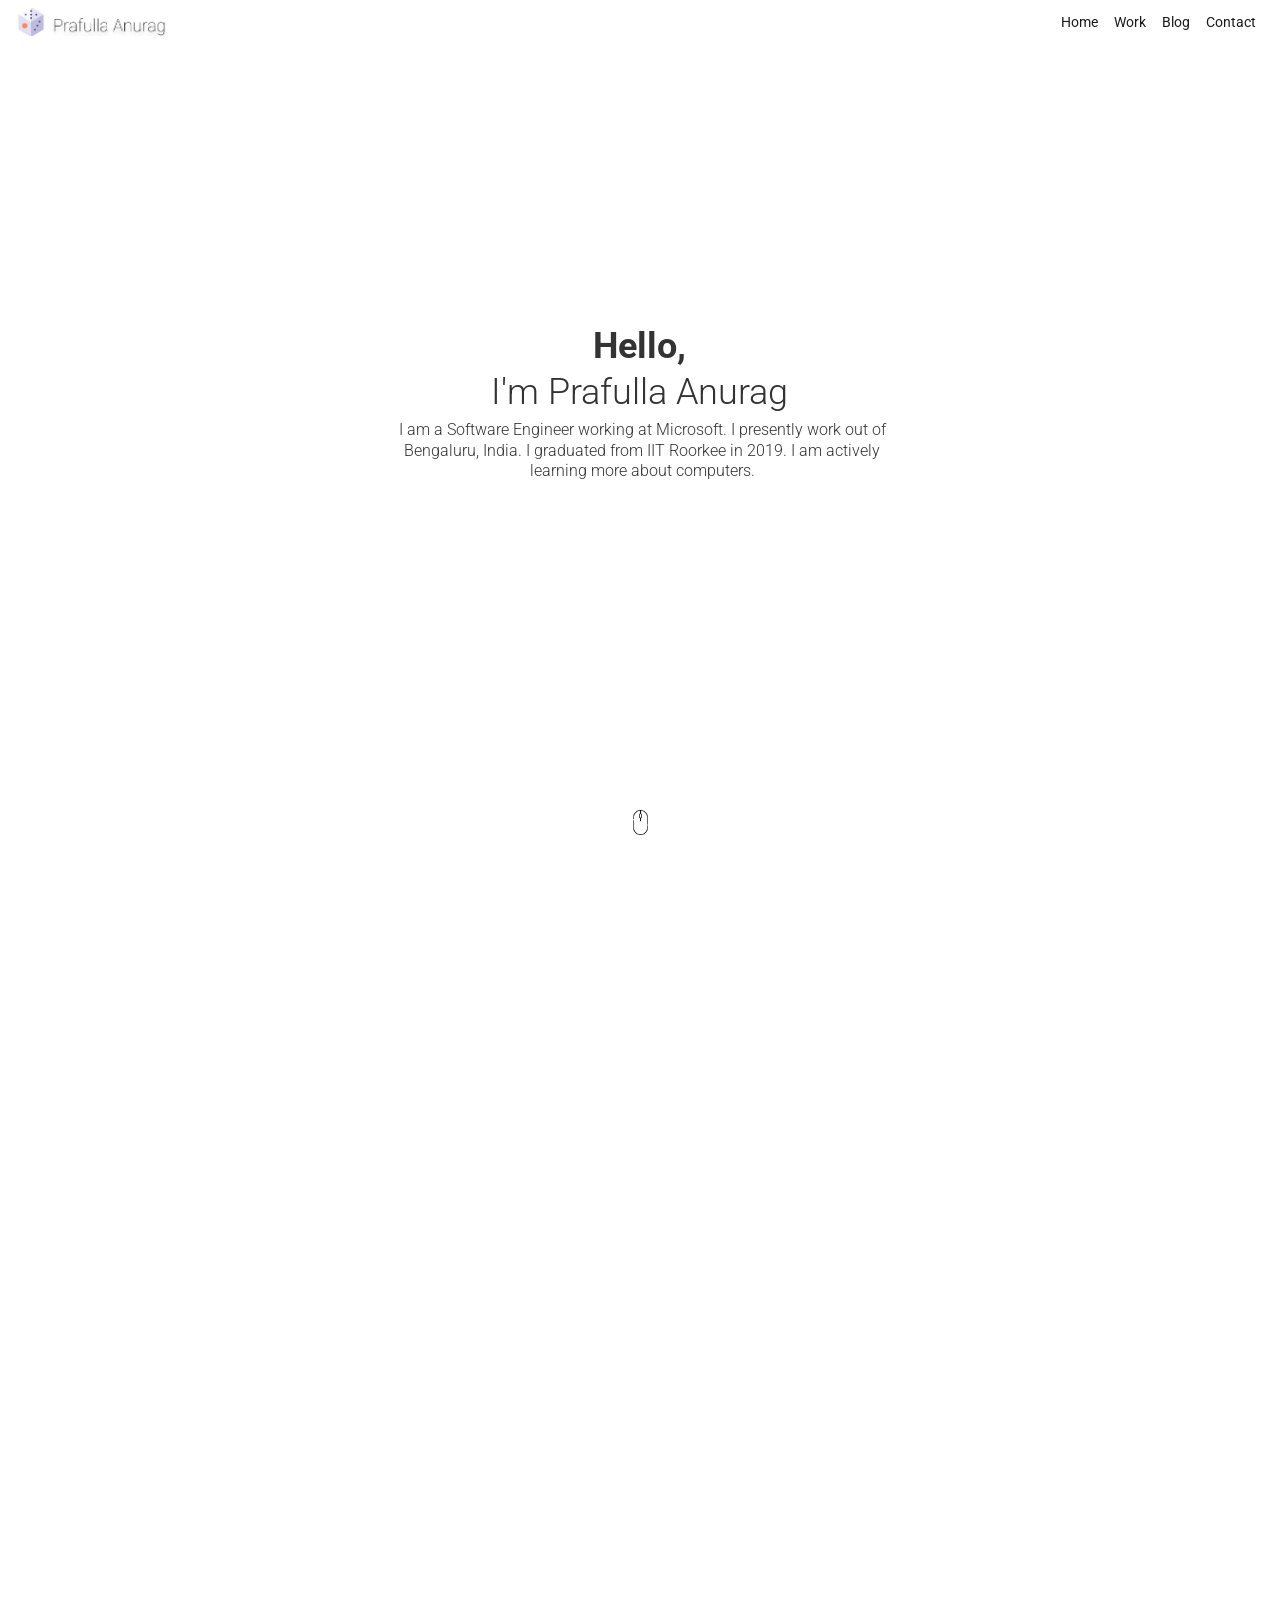
==== index.html @ 5a95965a "new site first commit" ====
<!DOCTYPE html>
<html lang="en">
<head>
<title>Prafulla Anurag</title>
  <meta charset="en">
  <meta name="viewport" content="width=device-width, initial-scale=1, maximum-scale=1">
  <link rel="stylesheet" href="https://maxcdn.bootstrapcdn.com/bootstrap/4.4.1/css/bootstrap.min.css">
  <script src="https://cdnjs.cloudflare.com/ajax/libs/popper.js/1.16.0/umd/popper.min.js"></script>
  <script src="https://maxcdn.bootstrapcdn.com/bootstrap/4.4.1/js/bootstrap.min.js"></script>
  <script src="https://ajax.googleapis.com/ajax/libs/jquery/3.4.1/jquery.min.js"></script>
  <link href="https://fonts.googleapis.com/css?family=Roboto:300,400,500,600,700,800,900&display=swap" rel="stylesheet">
  <link rel="stylesheet" href="https://cdnjs.cloudflare.com/ajax/libs/font-awesome/4.7.0/css/font-awesome.min.css">
  <link rel="stylesheet" href="./css/styles.css">
</head>
    
<body>
    <div class="navigation-div">
        <nav class="navbar-expand-md navbar-light fixed-top navbar">
            <a href="#" class="navbar-links">
                <img class="logo-image" src="./images/logo_image.png" height="28" alt="logo image">
                <img class="logo-text" src="./images/logo_text.png" height="18" alt="logo text">
            </a>
            <button type="button" class="navbar-toggler" data-toggle="collapse" data-target="#navbarCollapse">
                <span class="navbar-toggler-icon"></span>
            </button>
    
            <div class="collapse navbar-collapse" id="navbarCollapse">
                <div class="navbar-nav ml-auto">
                    <a href="#" class="nav-item nav-link active">Home</a>
                    <a href="#" class="nav-item nav-link active">Work</a>
                    <a href="#" class="nav-item nav-link active">Blog</a>
                    <a href="#" class="nav-item nav-link active">Contact</a>
                </div>
            </div>
        </nav>
    </div>
  <div class="container-fluid h-100 text-white">
    <div class="row align-items-center h-90">
      <div class="col-lg-5 col-xl-5 col-md-7 col-sm-12 col-12 mx-auto">
        <div class="font-main-large">Hello,</div>
        <div class="font-main-medium">I'm Prafulla Anurag</div>
        <div class="font-main-small">I am a Software Engineer working at Microsoft. I presently work out of Bengaluru, India. I graduated from IIT Roorkee in 2019. I am actively learning more about computers. </div>
      </div>
    </div>
    <div class="row row-mouse align-items-center mt-auto">
      <div class="col-1 col-mouse mx-auto text-center">
        <a href="#" class="mouse-logo">
          <img class="img-responsive mouse-logo-img" src="./images/mouse.png"/>
        </a>
      </div>
    </div>
  </div>

  <div class="container-fluid h-100 text-white">
    <div class=""></div>
  </div>
</body>
        
    
</html>
---- css/styles.css ----
/* 
html5doctor.com Reset Stylesheet
v1.6.1
Last Updated: 2010-09-17
Author: Richard Clark - http://richclarkdesign.com 
Twitter: @rich_clark
*/
html, body, div, span, object, iframe,
h1, h2, h3, h4, h5, h6, p, blockquote, pre,
abbr, address, cite, code,
del, dfn, em, img, ins, kbd, q, samp,
small, strong, sub, sup, var,
b, i,
dl, dt, dd, ol, ul, li,
fieldset, form, label, legend,
table, caption, tbody, tfoot, thead, tr, th, td,
article, aside, canvas, details, figcaption, figure,
footer, header, hgroup, menu, nav, section, summary,
time, mark, audio, video {
  margin: 0;
  padding: 0;
  border: 0;
  outline: 0;
  font-size: 100%;
  vertical-align: baseline;
  background: transparent; }

body {
  line-height: 1; }

article, aside, details, figcaption, figure,
footer, header, hgroup, menu, nav, section {
  display: block; }

nav ul {
  list-style: none; }

blockquote, q {
  quotes: none; }

blockquote:before, blockquote:after,
q:before, q:after {
  content: '';
  content: none; }

a {
  margin: 0;
  padding: 0;
  font-size: 100%;
  vertical-align: baseline;
  background: transparent; }

/* change colours to suit your needs */
ins {
  background-color: #ff9;
  color: #000;
  text-decoration: none; }

/* change colours to suit your needs */
mark {
  background-color: #ff9;
  color: #000;
  font-style: italic;
  font-weight: bold; }

del {
  text-decoration: line-through; }

abbr[title], dfn[title] {
  border-bottom: 1px dotted;
  cursor: help; }

table {
  border-collapse: collapse;
  border-spacing: 0; }

/* change border colour to suit your needs */
hr {
  display: block;
  height: 1px;
  border: 0;
  border-top: 1px solid #cccccc;
  margin: 1em 0;
  padding: 0; }

input, select {
  vertical-align: middle; }

.fade {
  transition: opacity 0.15s linear; }
  @media (prefers-reduced-motion: reduce) {
    .fade {
      transition: none; } }
  .fade:not(.show) {
    opacity: 0; }

.collapse:not(.show) {
  display: none; }

.collapsing {
  position: relative;
  height: 0;
  overflow: hidden;
  transition: width 0.35s ease; }
  @media (prefers-reduced-motion: reduce) {
    .collapsing {
      transition: none; } }

html, body {
  height: 100%;
  background-color: #fff; }

.h-90 {
  height: 90% !important; }

.navbar {
  padding: 10 10 0 10; }

.navbar-light .navbar-toggler-icon {
  background-image: url("../images/hamburger.png");
  width: 28px;
  height: 28px; }

.navbar-light .navbar-toggler {
  color: #fff;
  border-color: #fff; }

.navbar-nav {
  font-family: "Roboto", sans-serif;
  color: #333;
  font-size: 0.9em; }

.logo-text {
  margin-top: 5px; }

.navbar-toggler {
  padding: 0; }

.font-main-large {
  color: #333;
  font-size: 2.25em;
  font-family: "Roboto", sans-serif;
  font-weight: 700;
  text-align: center; }

.font-main-medium {
  margin-top: 10px;
  color: #333;
  font-size: 2.25em;
  font-family: "Roboto", sans-serif;
  font-weight: 300;
  text-align: center; }

.font-main-small {
  margin-top: 10px;
  margin-left: 5px;
  color: #333;
  font-size: 1em;
  font-family: "Roboto", sans-serif;
  font-weight: 300;
  line-height: 1.3;
  text-align: center; }

.col-mouse {
  padding: 0; }

.mouse-logo-img {
  position: relative;
  margin: auto;
  height: 25px; }

.centerBlock {
  display: table;
  margin: auto; }

@media only screen and (min-width: 768px) {
  .heading-watermark {
    font-size: 10em;
    opacity: 0.4; }

  .navbar-nav {
    flex-flow: row nowrap; }

  .navbar {
    flex-flow: row nowrap;
    display: inline-flex; } }
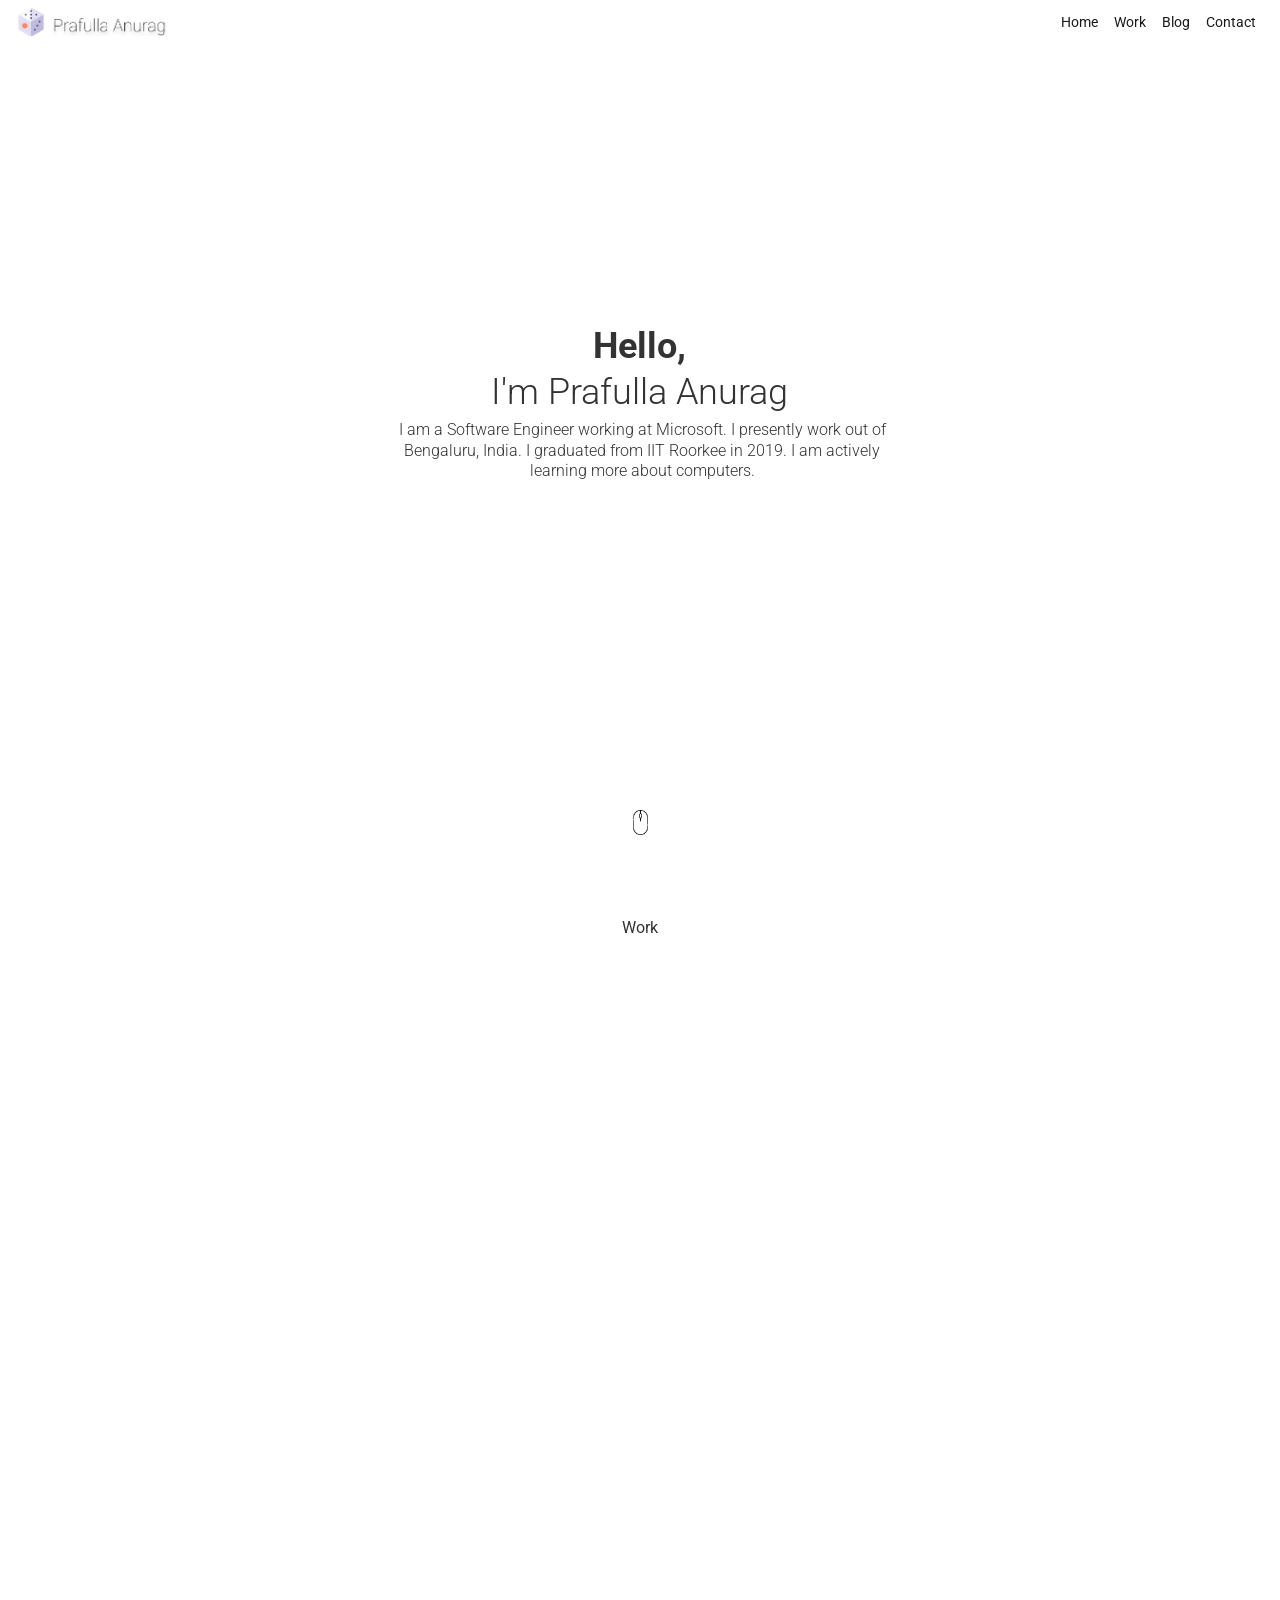
==== commit 971cf374: "add second page" ====
--- a/index.html
+++ b/index.html
@@ -52,7 +52,11 @@
   </div>
 
   <div class="container-fluid h-100 text-white">
-    <div class=""></div>
+    <div class="row row-page-header ">
+      <div class="col-lg-8 col-xl-8 col-md-8 col-sm-10 col-12 mx-auto text-center">
+        <div class="page-header">Work</div>
+      </div>
+    </div>
   </div>
 </body>
         
--- a/css/styles.css
+++ b/css/styles.css
@@ -173,6 +173,14 @@
   display: table;
   margin: auto; }
 
+.row-page-header {
+  margin-top: 20px; }
+
+.page-header {
+  font-family: "Roboto", sans-serif;
+  font-size: 1em;
+  color: #333; }
+
 @media only screen and (min-width: 768px) {
   .heading-watermark {
     font-size: 10em;
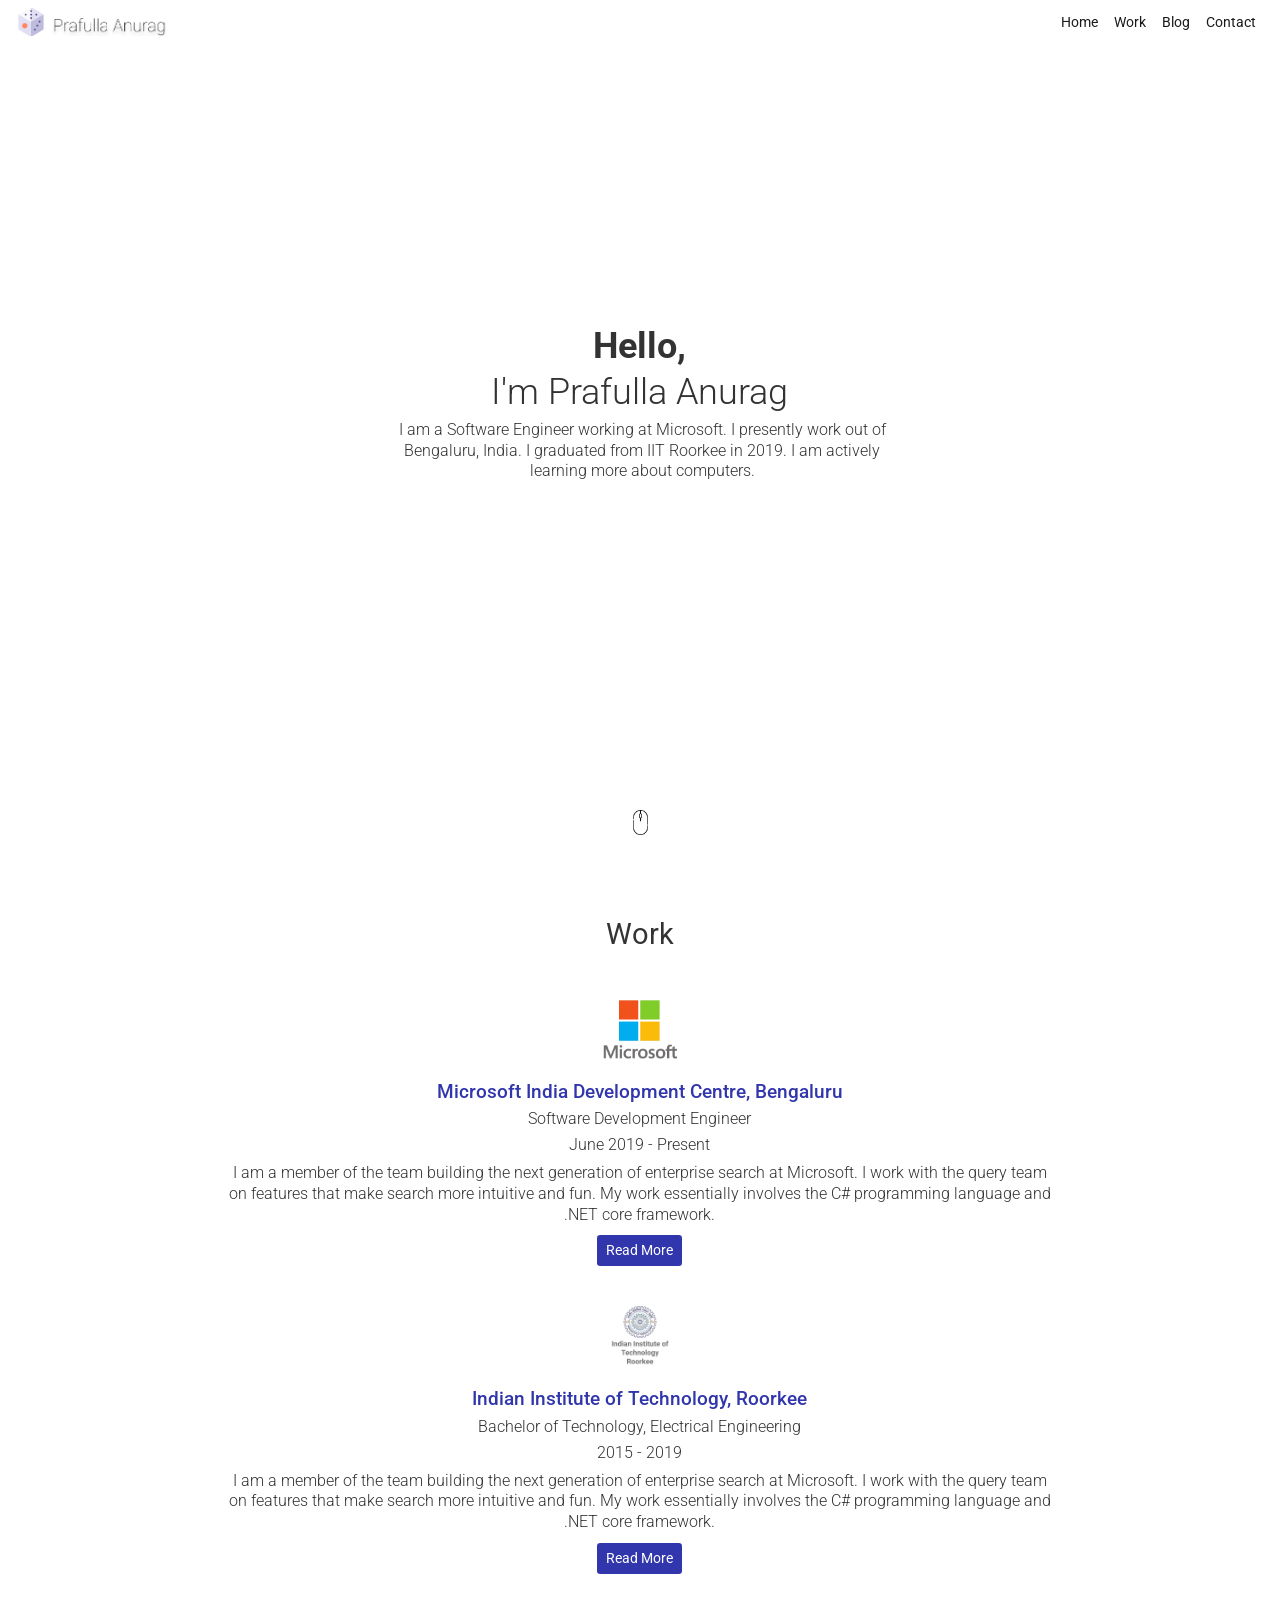
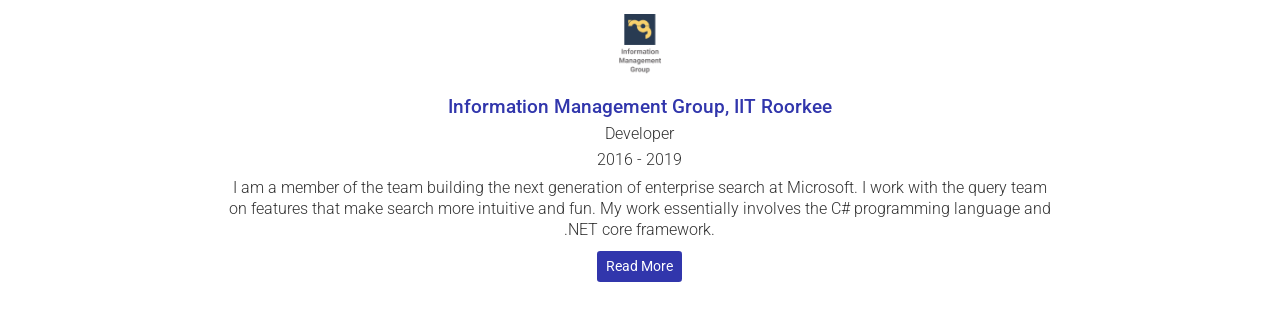
==== commit 6db56e59: "Add work section" ====
--- a/index.html
+++ b/index.html
@@ -55,6 +55,30 @@
     <div class="row row-page-header ">
       <div class="col-lg-8 col-xl-8 col-md-8 col-sm-10 col-12 mx-auto text-center">
         <div class="page-header">Work</div>
+        <div class="work-item">
+          <img class="work-item-logo" src="./images/Microsoft_Logo.png"/>
+          <div class="work-item-heading">Microsoft India Development Centre, Bengaluru</div>
+          <div class="work-item-subheading">Software Development Engineer</div>
+          <div class="work-item-subheading">June 2019 - Present</div>
+          <div class="work-item-body">I am a member of the team building the next generation of enterprise search at Microsoft. I work with the query team on features that make search more intuitive and fun. My work essentially involves the C# programming language and .NET core framework.</div>
+          <button type="button" class="btn btn-sm read-more-btn">Read More</button>
+        </div>
+        <div class="work-item">
+          <img class="work-item-logo" src="./images/IITRoorkee_Logo.png"/>
+          <div class="work-item-heading">Indian Institute of Technology, Roorkee</div>
+          <div class="work-item-subheading">Bachelor of Technology, Electrical Engineering</div>
+          <div class="work-item-subheading">2015 - 2019</div>
+          <div class="work-item-body">I am a member of the team building the next generation of enterprise search at Microsoft. I work with the query team on features that make search more intuitive and fun. My work essentially involves the C# programming language and .NET core framework.</div>
+          <button type="button" class="btn btn-sm read-more-btn">Read More</button>
+        </div>
+        <div class="work-item">
+          <img class="work-item-logo" src="./images/IMG_Logo.png"/>
+          <div class="work-item-heading">Information Management Group, IIT Roorkee</div>
+          <div class="work-item-subheading">Developer</div>
+          <div class="work-item-subheading">2016 - 2019</div>
+          <div class="work-item-body">I am a member of the team building the next generation of enterprise search at Microsoft. I work with the query team on features that make search more intuitive and fun. My work essentially involves the C# programming language and .NET core framework.</div>
+          <button type="button" class="btn btn-sm read-more-btn">Read More</button>
+        </div>
       </div>
     </div>
   </div>
--- a/css/styles.css
+++ b/css/styles.css
@@ -178,17 +178,39 @@
 
 .page-header {
   font-family: "Roboto", sans-serif;
+  font-size: 1.8em;
+  color: #333;
+  margin-bottom: 50px; }
+
+.work-item {
+  margin-bottom: 40px; }
+
+.work-item-logo {
+  height: 60px; }
+
+.work-item-heading {
+  font-family: "Roboto", sans-serif;
+  font-size: 1.2em;
+  color: #3136AC;
+  font-weight: 500;
+  margin-top: 20px; }
+
+.work-item-subheading {
+  font-family: "Roboto", sans-serif;
   font-size: 1em;
-  color: #333; }
-
-@media only screen and (min-width: 768px) {
-  .heading-watermark {
-    font-size: 10em;
-    opacity: 0.4; }
-
-  .navbar-nav {
-    flex-flow: row nowrap; }
-
-  .navbar {
-    flex-flow: row nowrap;
-    display: inline-flex; } }
+  color: #333;
+  font-weight: 300;
+  margin-top: 10px; }
+
+.work-item-body {
+  font-family: "Roboto", sans-serif;
+  font-size: 1em;
+  color: #333;
+  font-weight: 300;
+  margin-top: 10px;
+  line-height: 1.3; }
+
+.read-more-btn {
+  background-color: #3136AC;
+  color: #fff;
+  margin-top: 10px; }
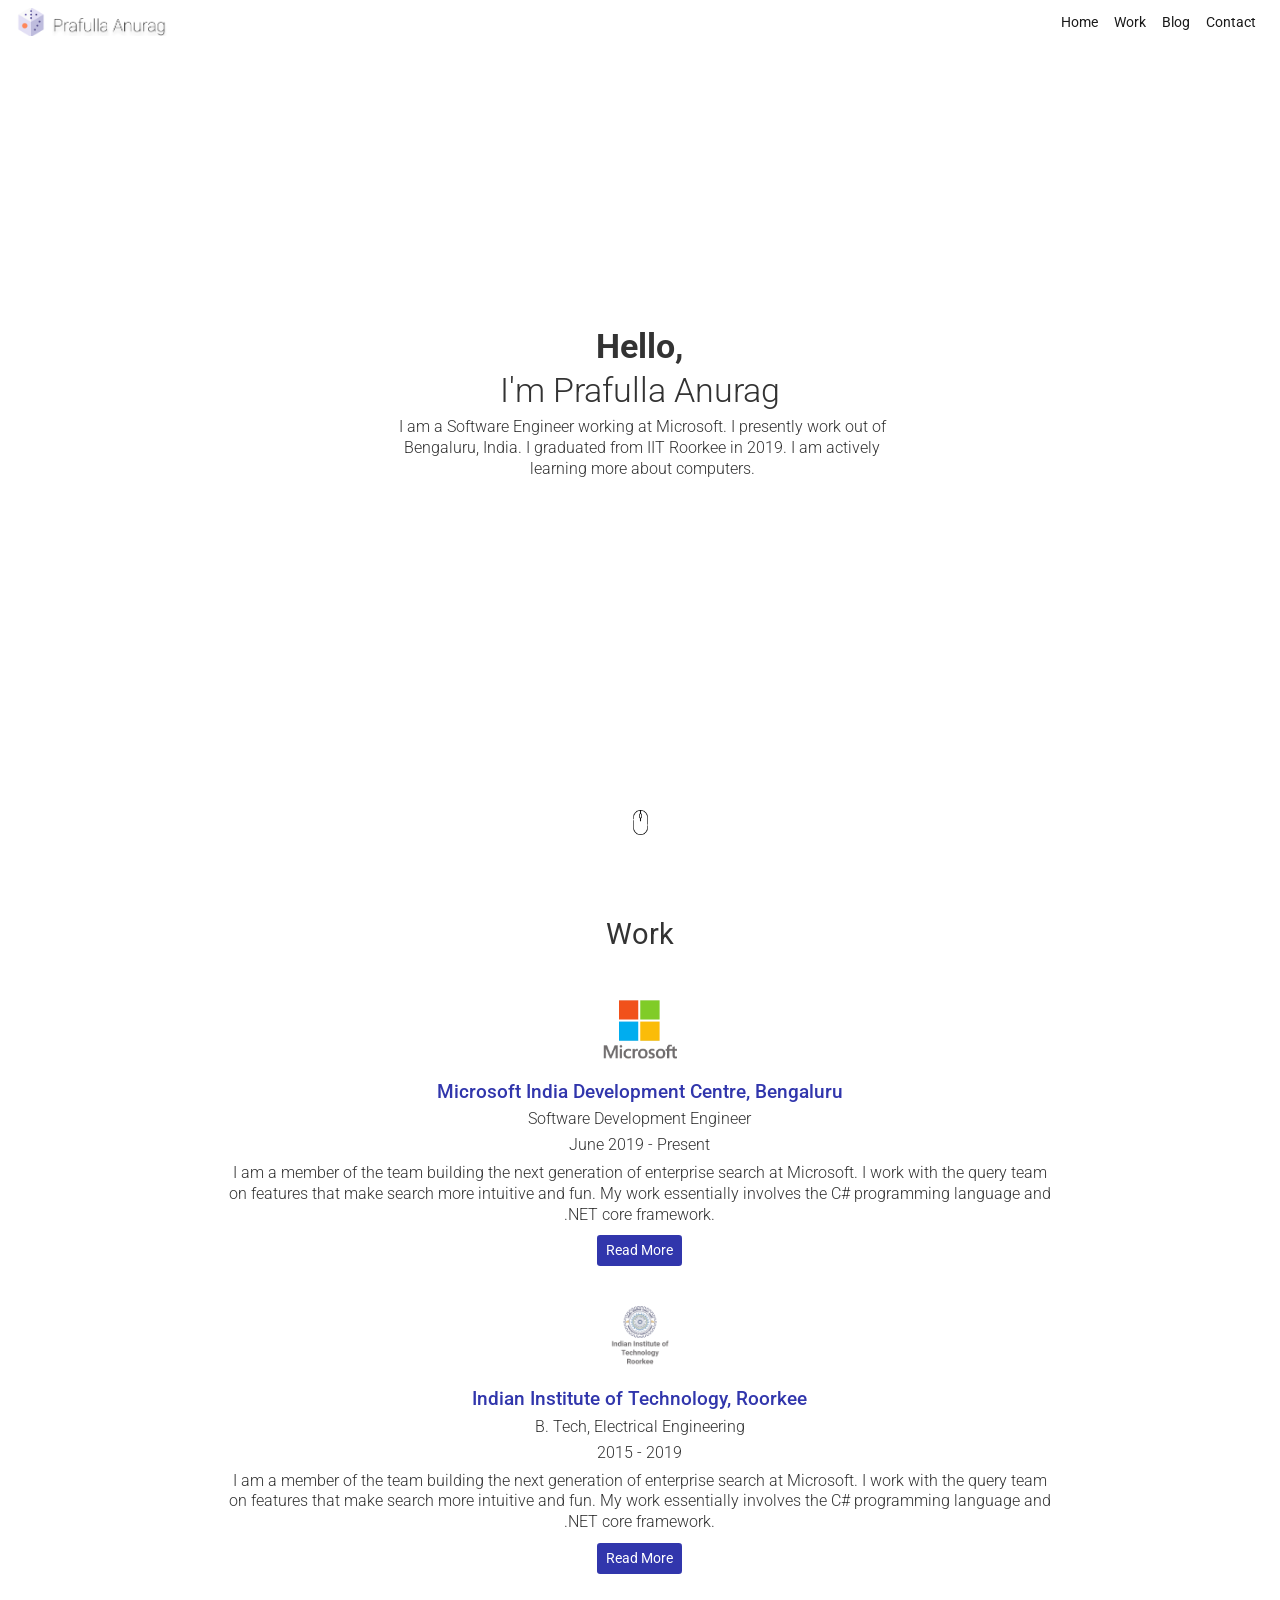
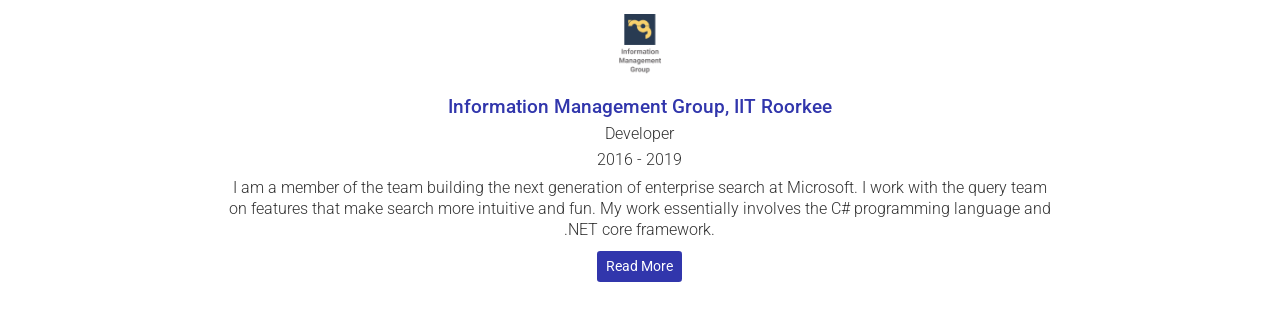
==== commit 1c5f97e2: "modify width" ====
--- a/index.html
+++ b/index.html
@@ -36,7 +36,7 @@
     </div>
   <div class="container-fluid h-100 text-white">
     <div class="row align-items-center h-90">
-      <div class="col-lg-5 col-xl-5 col-md-7 col-sm-12 col-12 mx-auto">
+      <div class="col-lg-5 col-xl-5 col-md-7 col-sm-10 col-10 mx-auto">
         <div class="font-main-large">Hello,</div>
         <div class="font-main-medium">I'm Prafulla Anurag</div>
         <div class="font-main-small">I am a Software Engineer working at Microsoft. I presently work out of Bengaluru, India. I graduated from IIT Roorkee in 2019. I am actively learning more about computers. </div>
@@ -53,7 +53,7 @@
 
   <div class="container-fluid h-100 text-white">
     <div class="row row-page-header ">
-      <div class="col-lg-8 col-xl-8 col-md-8 col-sm-10 col-12 mx-auto text-center">
+      <div class="col-lg-8 col-xl-8 col-md-8 col-sm-10 col-10 mx-auto text-center">
         <div class="page-header">Work</div>
         <div class="work-item">
           <img class="work-item-logo" src="./images/Microsoft_Logo.png"/>
@@ -66,7 +66,7 @@
         <div class="work-item">
           <img class="work-item-logo" src="./images/IITRoorkee_Logo.png"/>
           <div class="work-item-heading">Indian Institute of Technology, Roorkee</div>
-          <div class="work-item-subheading">Bachelor of Technology, Electrical Engineering</div>
+          <div class="work-item-subheading">B. Tech, Electrical Engineering</div>
           <div class="work-item-subheading">2015 - 2019</div>
           <div class="work-item-body">I am a member of the team building the next generation of enterprise search at Microsoft. I work with the query team on features that make search more intuitive and fun. My work essentially involves the C# programming language and .NET core framework.</div>
           <button type="button" class="btn btn-sm read-more-btn">Read More</button>
--- a/css/styles.css
+++ b/css/styles.css
@@ -138,7 +138,7 @@
 
 .font-main-large {
   color: #333;
-  font-size: 2.25em;
+  font-size: 2.1em;
   font-family: "Roboto", sans-serif;
   font-weight: 700;
   text-align: center; }
@@ -146,7 +146,7 @@
 .font-main-medium {
   margin-top: 10px;
   color: #333;
-  font-size: 2.25em;
+  font-size: 2.1em;
   font-family: "Roboto", sans-serif;
   font-weight: 300;
   text-align: center; }
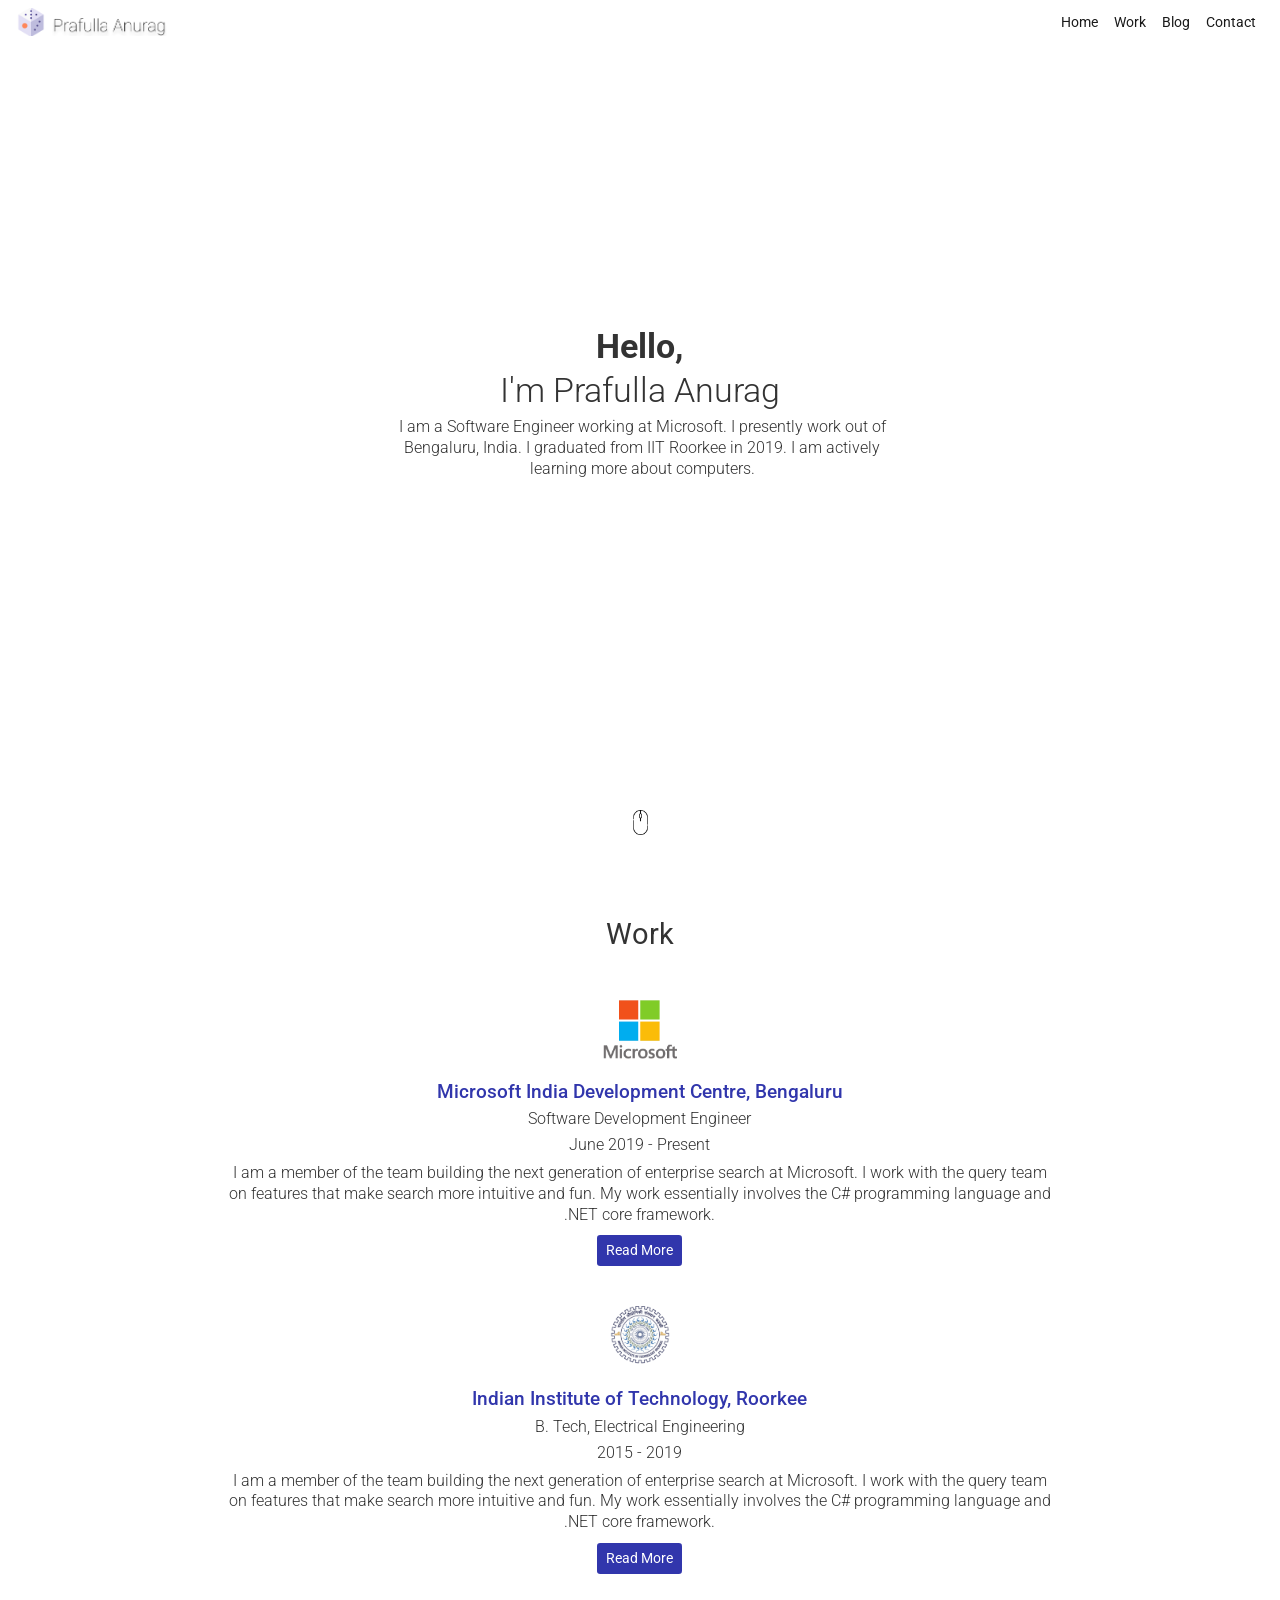
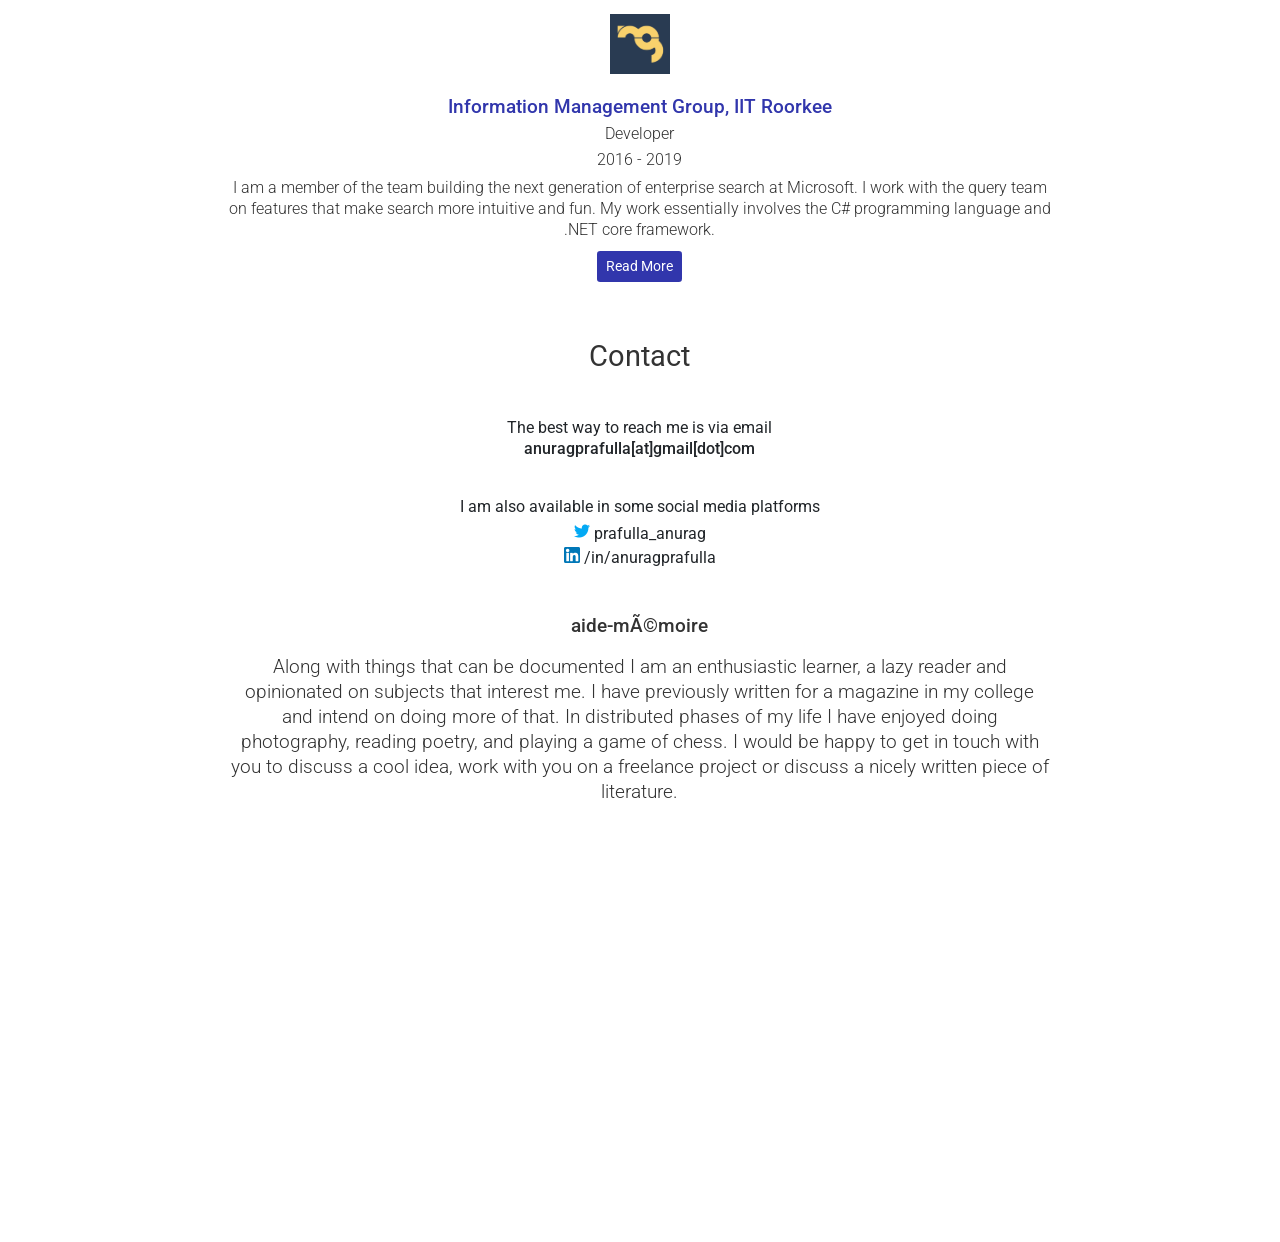
==== commit e14a7499: "some more sections" ====
--- a/index.html
+++ b/index.html
@@ -51,7 +51,7 @@
     </div>
   </div>
 
-  <div class="container-fluid h-100 text-white">
+  <div class="container-fluid text-white">
     <div class="row row-page-header ">
       <div class="col-lg-8 col-xl-8 col-md-8 col-sm-10 col-10 mx-auto text-center">
         <div class="page-header">Work</div>
@@ -82,6 +82,28 @@
       </div>
     </div>
   </div>
+  <div class="container-fluid h-100">
+    <div class="row row-page-header ">
+      <div class="col-lg-8 col-xl-8 col-md-8 col-sm-10 col-10 mx-auto text-center">
+        <div class="page-header">Contact</div>
+        <div class="contact-text">The best way to reach me is via email</div>
+        <div class="contact-email">anuragprafulla[at]gmail[dot]com</div>
+        <div class="contact-social-media">I am also available in some social media platforms</div>
+        <div class="contact-social-media-detail">
+          <img class="contact-social-media-logo" src="./images/twitter(1).png"/>
+          <div class="contact-social-media-text">prafulla_anurag</div> 
+        </div>
+        <div class="contact-social-media-detail">
+          <img class="contact-social-media-logo" src="./images/linkedin(1).png"/> 
+          <div class="contact-social-media-text">/in/anuragprafulla</div> 
+        </div>
+        <div class=contact-details-head>aide-mémoire</div>
+        <div class=contact-details-body>Along with things that can be documented I am an enthusiastic learner, a lazy reader and opinionated on subjects that interest me. I have previously written for a magazine in my college and intend on doing more of that. In distributed phases of my life I have enjoyed doing photography, reading poetry, and playing a game of chess.
+          I would be happy to get in touch with you to discuss a cool idea, work with you on a freelance project or discuss a nicely written piece of literature.</div>
+      </div>
+    </div>
+  </div>
+
 </body>
         
     
--- a/css/styles.css
+++ b/css/styles.css
@@ -214,3 +214,43 @@
   background-color: #3136AC;
   color: #fff;
   margin-top: 10px; }
+
+.contact-text .contact-email {
+  font-family: "Roboto", sans-serif;
+  color: #333;
+  font-size: 1.2em;
+  font-weight: 300; }
+
+.contact-email {
+  font-weight: 500;
+  margin-top: 5px; }
+
+.contact-social-media {
+  margin-top: 40px;
+  line-height: 1.3; }
+
+.contact-social-media-detail {
+  margin-top: 5px; }
+
+.contact-social-media-logo {
+  height: 16px;
+  display: inline; }
+
+.contact-social-media-text {
+  width: auto;
+  display: inline; }
+
+.contact-details-head {
+  margin-top: 50px;
+  font-family: "Roboto", sans-serif;
+  color: #333;
+  font-size: 1.2em;
+  font-weight: 500; }
+
+.contact-details-body {
+  margin-top: 20px;
+  line-height: 1.3;
+  font-family: "Roboto", sans-serif;
+  color: #333;
+  font-size: 1.2em;
+  font-weight: 300; }
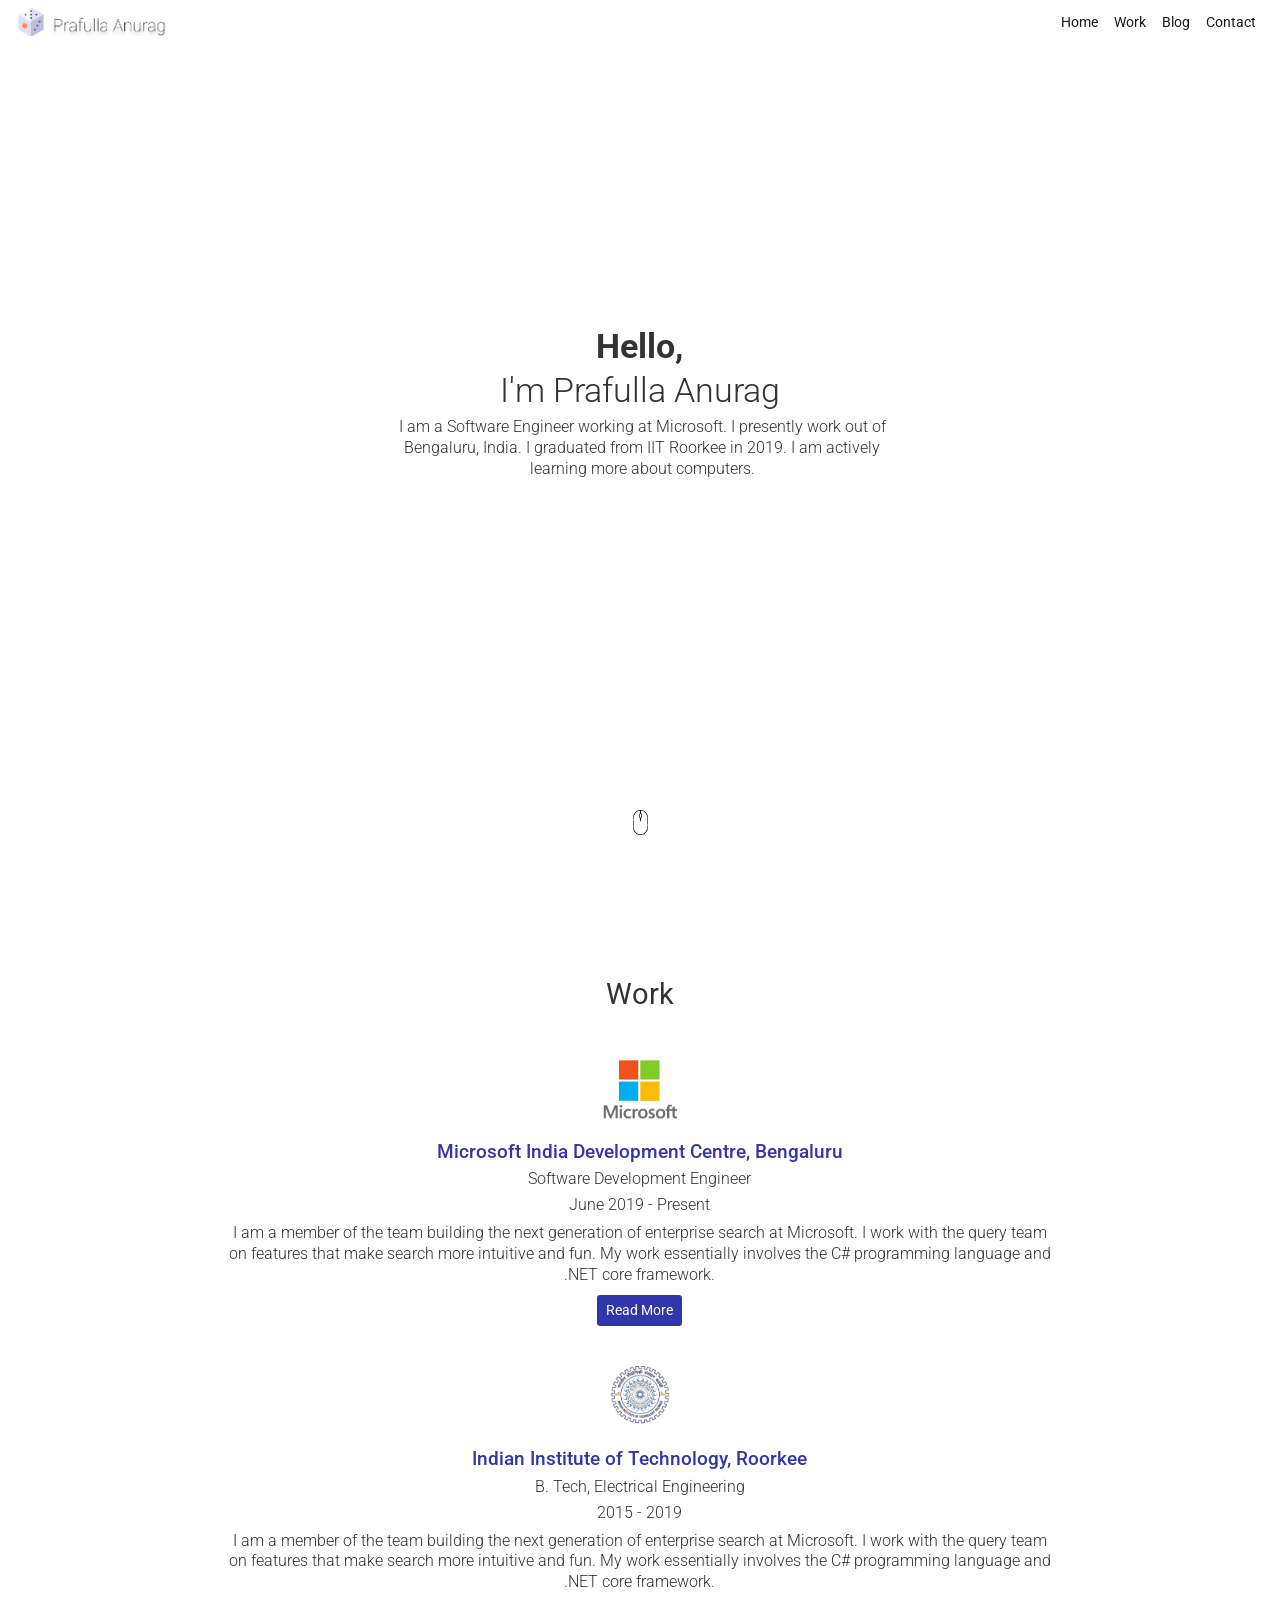
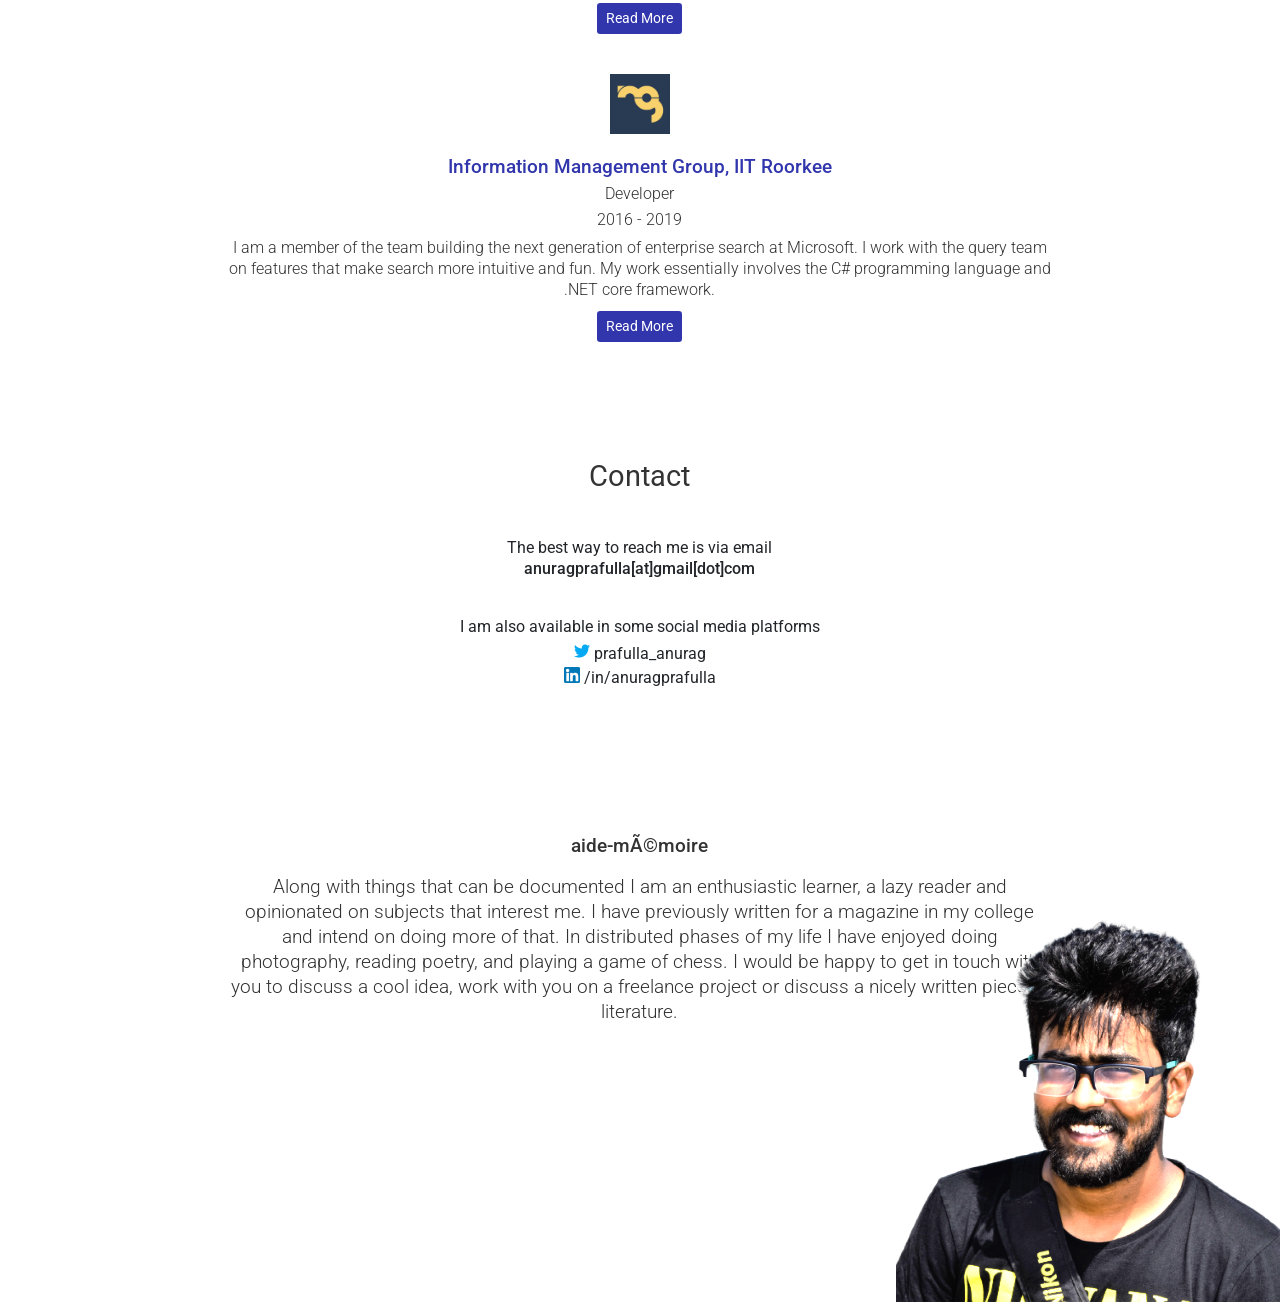
==== commit 94b62e3f: "Mobile first draft final" ====
--- a/index.html
+++ b/index.html
@@ -82,7 +82,7 @@
       </div>
     </div>
   </div>
-  <div class="container-fluid h-100">
+  <div class="container-fluid h-100 footer">
     <div class="row row-page-header ">
       <div class="col-lg-8 col-xl-8 col-md-8 col-sm-10 col-10 mx-auto text-center">
         <div class="page-header">Contact</div>
@@ -99,9 +99,12 @@
         </div>
         <div class=contact-details-head>aide-mémoire</div>
         <div class=contact-details-body>Along with things that can be documented I am an enthusiastic learner, a lazy reader and opinionated on subjects that interest me. I have previously written for a magazine in my college and intend on doing more of that. In distributed phases of my life I have enjoyed doing photography, reading poetry, and playing a game of chess.
-          I would be happy to get in touch with you to discuss a cool idea, work with you on a freelance project or discuss a nicely written piece of literature.</div>
+          I would be happy to get in touch with you to discuss a cool idea, work with you on a freelance project or discuss a nicely written piece of literature.
+        </div>
       </div>
     </div>
+    <img class="footer-image" src="./images/me.png"/>
+
   </div>
 
 </body>
--- a/css/styles.css
+++ b/css/styles.css
@@ -180,7 +180,8 @@
   font-family: "Roboto", sans-serif;
   font-size: 1.8em;
   color: #333;
-  margin-bottom: 50px; }
+  margin-bottom: 50px;
+  margin-top: 60px; }
 
 .work-item {
   margin-bottom: 40px; }
@@ -241,7 +242,7 @@
   display: inline; }
 
 .contact-details-head {
-  margin-top: 50px;
+  margin-top: 150px;
   font-family: "Roboto", sans-serif;
   color: #333;
   font-size: 1.2em;
@@ -254,3 +255,12 @@
   color: #333;
   font-size: 1.2em;
   font-weight: 300; }
+
+.footer {
+  position: relative; }
+
+.footer-image {
+  max-width: 30%;
+  position: absolute;
+  right: 0px;
+  bottom: 0px; }
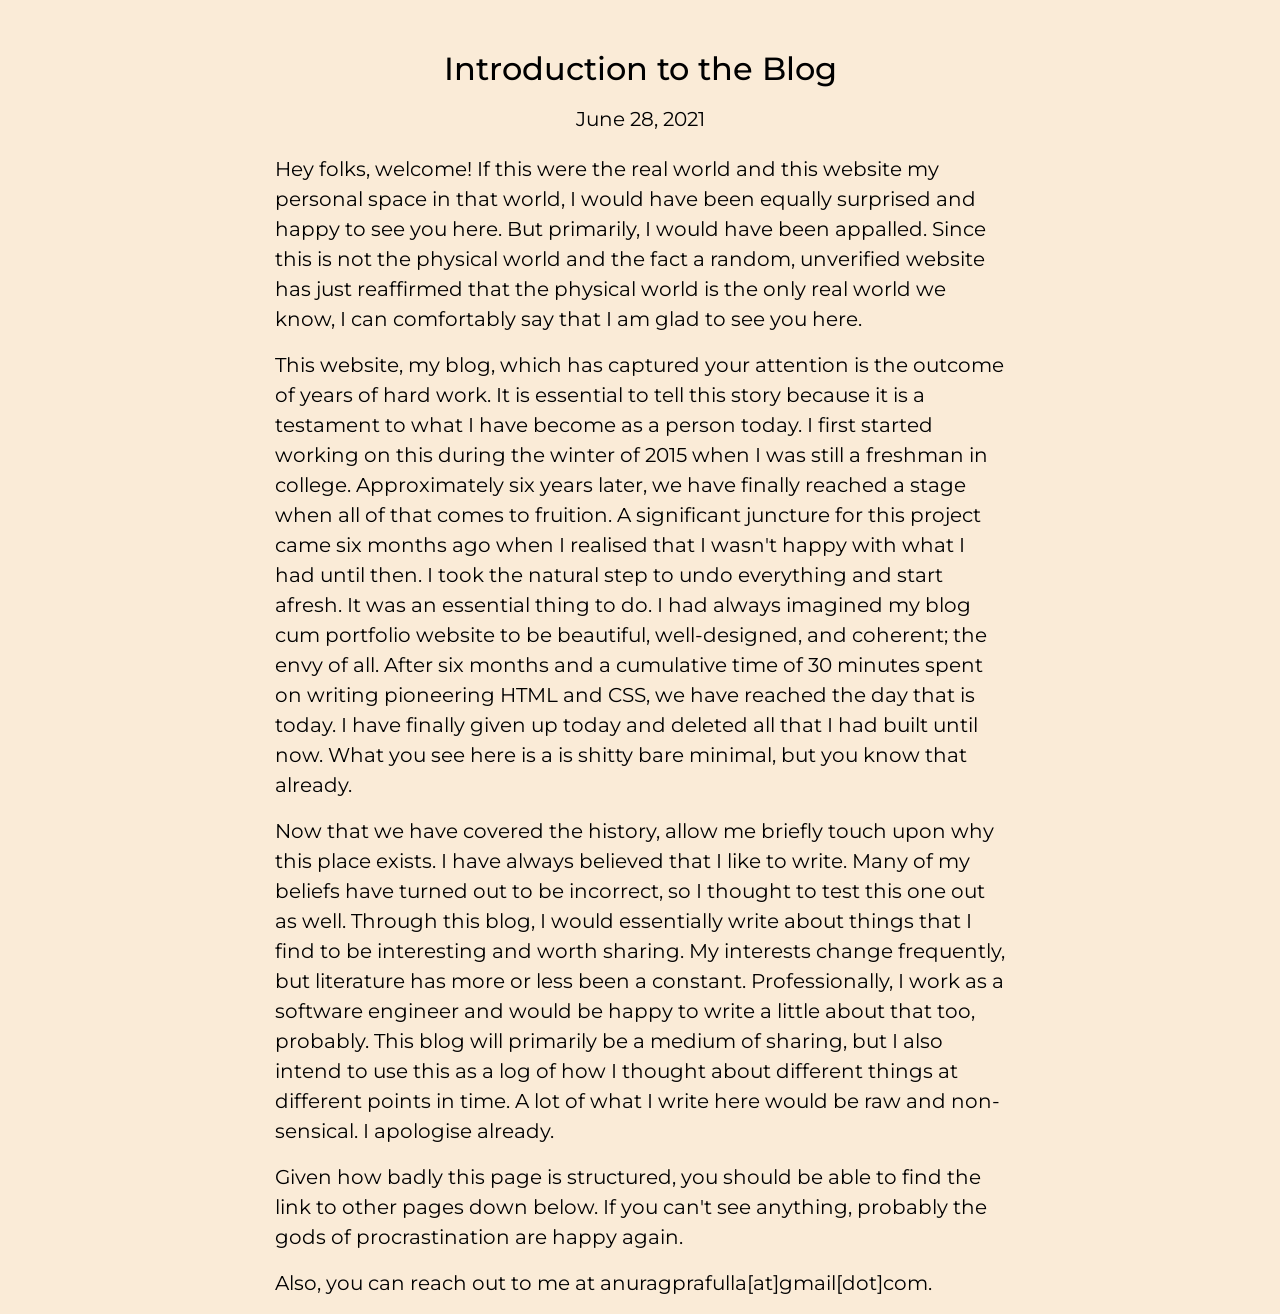
==== commit 8380fd9d: "Reset everything, again" ====
--- a/index.html
+++ b/index.html
@@ -1,113 +1,46 @@
 <!DOCTYPE html>
-<html lang="en">
-<head>
+<html>
 <title>Prafulla Anurag</title>
-  <meta charset="en">
-  <meta name="viewport" content="width=device-width, initial-scale=1, maximum-scale=1">
-  <link rel="stylesheet" href="https://maxcdn.bootstrapcdn.com/bootstrap/4.4.1/css/bootstrap.min.css">
-  <script src="https://cdnjs.cloudflare.com/ajax/libs/popper.js/1.16.0/umd/popper.min.js"></script>
-  <script src="https://maxcdn.bootstrapcdn.com/bootstrap/4.4.1/js/bootstrap.min.js"></script>
-  <script src="https://ajax.googleapis.com/ajax/libs/jquery/3.4.1/jquery.min.js"></script>
-  <link href="https://fonts.googleapis.com/css?family=Roboto:300,400,500,600,700,800,900&display=swap" rel="stylesheet">
-  <link rel="stylesheet" href="https://cdnjs.cloudflare.com/ajax/libs/font-awesome/4.7.0/css/font-awesome.min.css">
-  <link rel="stylesheet" href="./css/styles.css">
+<meta charset="en">
+<meta name="viewport" content="width=device-width, initial-scale=1, maximum-scale=1">
+<link rel="stylesheet" href="https://maxcdn.bootstrapcdn.com/bootstrap/4.4.1/css/bootstrap.min.css">
+<script src="https://cdnjs.cloudflare.com/ajax/libs/popper.js/1.16.0/umd/popper.min.js"></script>
+<script src="https://maxcdn.bootstrapcdn.com/bootstrap/4.4.1/js/bootstrap.min.js"></script>
+<script src="https://ajax.googleapis.com/ajax/libs/jquery/3.4.1/jquery.min.js"></script>
+<link rel="preconnect" href="https://fonts.googleapis.com">
+<link rel="preconnect" href="https://fonts.gstatic.com" crossorigin>
+<link href="https://fonts.googleapis.com/css2?family=Montserrat:ital,wght@0,100;0,200;0,400;0,500;0,700;1,100;1,200&display=swap" rel="stylesheet">
+<link rel="stylesheet" href="./style.css">
+<link rel="shortcut icon" href="fav.png" type="image/jpg">
 </head>
-    
+
 <body>
-    <div class="navigation-div">
-        <nav class="navbar-expand-md navbar-light fixed-top navbar">
-            <a href="#" class="navbar-links">
-                <img class="logo-image" src="./images/logo_image.png" height="28" alt="logo image">
-                <img class="logo-text" src="./images/logo_text.png" height="18" alt="logo text">
-            </a>
-            <button type="button" class="navbar-toggler" data-toggle="collapse" data-target="#navbarCollapse">
-                <span class="navbar-toggler-icon"></span>
-            </button>
-    
-            <div class="collapse navbar-collapse" id="navbarCollapse">
-                <div class="navbar-nav ml-auto">
-                    <a href="#" class="nav-item nav-link active">Home</a>
-                    <a href="#" class="nav-item nav-link active">Work</a>
-                    <a href="#" class="nav-item nav-link active">Blog</a>
-                    <a href="#" class="nav-item nav-link active">Contact</a>
-                </div>
-            </div>
-        </nav>
-    </div>
-  <div class="container-fluid h-100 text-white">
-    <div class="row align-items-center h-90">
-      <div class="col-lg-5 col-xl-5 col-md-7 col-sm-10 col-10 mx-auto">
-        <div class="font-main-large">Hello,</div>
-        <div class="font-main-medium">I'm Prafulla Anurag</div>
-        <div class="font-main-small">I am a Software Engineer working at Microsoft. I presently work out of Bengaluru, India. I graduated from IIT Roorkee in 2019. I am actively learning more about computers. </div>
-      </div>
-    </div>
-    <div class="row row-mouse align-items-center mt-auto">
-      <div class="col-1 col-mouse mx-auto text-center">
-        <a href="#" class="mouse-logo">
-          <img class="img-responsive mouse-logo-img" src="./images/mouse.png"/>
-        </a>
+  <div class="container">
+    <div class="row justify-content-center">
+      <div class="col-lg-8 col-md-10 col-sm-12">
+        <div class="page-heading" style="margin-top:50px">
+          <h2><center>Introduction to the Blog</center></h2>
+          <p><center>June 28, 2021</center></p>
+        </div>
+        <div class="page-body" style="margin-top:20px">
+          <p>
+            Hey folks, welcome! If this were the real world and this website my personal space in that world, I would have been equally surprised and happy to see you here. But primarily, I would have been appalled. Since this is not the physical world and the fact a random, unverified website has just reaffirmed that the physical world is the only real world we know, I can comfortably say that I am glad to see you here.
+          </p>
+          <p>
+            This website, my blog, which has captured your attention is the outcome of years of hard work. It is essential to tell this story because it is a testament to what I have become as a person today. I first started working on this during the winter of 2015 when I was still a freshman in college. Approximately six years later, we have finally reached a stage when all of that comes to fruition. A significant juncture for this project came six months ago when I realised that I wasn't happy with what I had until then. I took the natural step to undo everything and start afresh. It was an essential thing to do. I had always imagined my blog cum portfolio website to be beautiful, well-designed, and coherent; the envy of all. After six months and a cumulative time of 30 minutes spent on writing pioneering HTML and CSS, we have reached the day that is today. I have finally given up today and deleted all that I had built until now. What you see here is a is shitty bare minimal, but you know that already. 
+          </p>
+          <p>
+            Now that we have covered the history, allow me briefly touch upon why this place exists. I have always believed that I like to write. Many of my beliefs have turned out to be incorrect, so I thought to test this one out as well. Through this blog, I would essentially write about things that I find to be interesting and worth sharing. My interests change frequently, but literature has more or less been a constant. Professionally, I work as a software engineer and would be happy to write a little about that too, probably. This blog will primarily be a medium of sharing, but I also intend to use this as a log of how I thought about different things at different points in time. A lot of what I write here would be raw and non-sensical. I apologise already.
+          </p>
+          <p>
+            Given how badly this page is structured, you should be able to find the link to other pages down below. If you can't see anything, probably the gods of procrastination are happy again.
+          </p>
+          <p>
+            Also, you can reach out to me at anuragprafulla[at]gmail[dot]com.
+          </p>
+        </div> 
       </div>
     </div>
   </div>
-
-  <div class="container-fluid text-white">
-    <div class="row row-page-header ">
-      <div class="col-lg-8 col-xl-8 col-md-8 col-sm-10 col-10 mx-auto text-center">
-        <div class="page-header">Work</div>
-        <div class="work-item">
-          <img class="work-item-logo" src="./images/Microsoft_Logo.png"/>
-          <div class="work-item-heading">Microsoft India Development Centre, Bengaluru</div>
-          <div class="work-item-subheading">Software Development Engineer</div>
-          <div class="work-item-subheading">June 2019 - Present</div>
-          <div class="work-item-body">I am a member of the team building the next generation of enterprise search at Microsoft. I work with the query team on features that make search more intuitive and fun. My work essentially involves the C# programming language and .NET core framework.</div>
-          <button type="button" class="btn btn-sm read-more-btn">Read More</button>
-        </div>
-        <div class="work-item">
-          <img class="work-item-logo" src="./images/IITRoorkee_Logo.png"/>
-          <div class="work-item-heading">Indian Institute of Technology, Roorkee</div>
-          <div class="work-item-subheading">B. Tech, Electrical Engineering</div>
-          <div class="work-item-subheading">2015 - 2019</div>
-          <div class="work-item-body">I am a member of the team building the next generation of enterprise search at Microsoft. I work with the query team on features that make search more intuitive and fun. My work essentially involves the C# programming language and .NET core framework.</div>
-          <button type="button" class="btn btn-sm read-more-btn">Read More</button>
-        </div>
-        <div class="work-item">
-          <img class="work-item-logo" src="./images/IMG_Logo.png"/>
-          <div class="work-item-heading">Information Management Group, IIT Roorkee</div>
-          <div class="work-item-subheading">Developer</div>
-          <div class="work-item-subheading">2016 - 2019</div>
-          <div class="work-item-body">I am a member of the team building the next generation of enterprise search at Microsoft. I work with the query team on features that make search more intuitive and fun. My work essentially involves the C# programming language and .NET core framework.</div>
-          <button type="button" class="btn btn-sm read-more-btn">Read More</button>
-        </div>
-      </div>
-    </div>
-  </div>
-  <div class="container-fluid h-100 footer">
-    <div class="row row-page-header ">
-      <div class="col-lg-8 col-xl-8 col-md-8 col-sm-10 col-10 mx-auto text-center">
-        <div class="page-header">Contact</div>
-        <div class="contact-text">The best way to reach me is via email</div>
-        <div class="contact-email">anuragprafulla[at]gmail[dot]com</div>
-        <div class="contact-social-media">I am also available in some social media platforms</div>
-        <div class="contact-social-media-detail">
-          <img class="contact-social-media-logo" src="./images/twitter(1).png"/>
-          <div class="contact-social-media-text">prafulla_anurag</div> 
-        </div>
-        <div class="contact-social-media-detail">
-          <img class="contact-social-media-logo" src="./images/linkedin(1).png"/> 
-          <div class="contact-social-media-text">/in/anuragprafulla</div> 
-        </div>
-        <div class=contact-details-head>aide-mémoire</div>
-        <div class=contact-details-body>Along with things that can be documented I am an enthusiastic learner, a lazy reader and opinionated on subjects that interest me. I have previously written for a magazine in my college and intend on doing more of that. In distributed phases of my life I have enjoyed doing photography, reading poetry, and playing a game of chess.
-          I would be happy to get in touch with you to discuss a cool idea, work with you on a freelance project or discuss a nicely written piece of literature.
-        </div>
-      </div>
-    </div>
-    <img class="footer-image" src="./images/me.png"/>
-
-  </div>
-
 </body>
-        
-    
-</html>
+</html>
--- a/style.css
+++ b/style.css
@@ -0,0 +1,6 @@
+body {
+    background-color: antiquewhite;
+    font-family: 'Montserrat', sans-serif;
+    font-size: 20px;
+    color: black;
+}
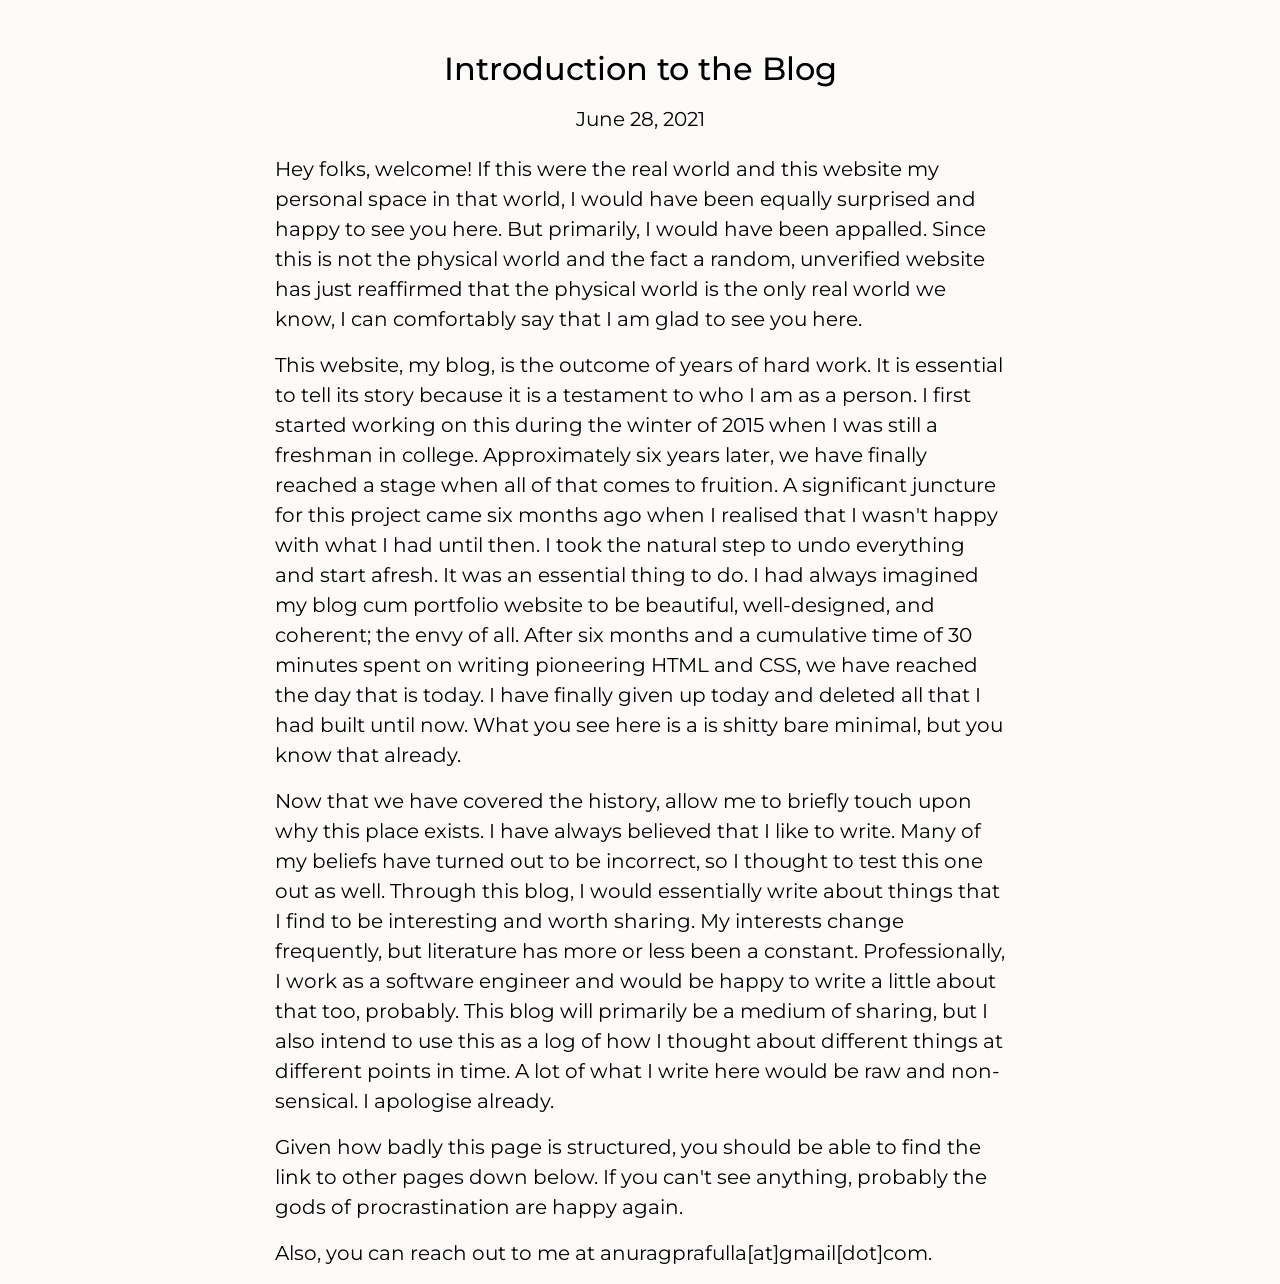
==== commit d1c70690: "Fix typo" ====
--- a/index.html
+++ b/index.html
@@ -27,10 +27,10 @@
             Hey folks, welcome! If this were the real world and this website my personal space in that world, I would have been equally surprised and happy to see you here. But primarily, I would have been appalled. Since this is not the physical world and the fact a random, unverified website has just reaffirmed that the physical world is the only real world we know, I can comfortably say that I am glad to see you here.
           </p>
           <p>
-            This website, my blog, which has captured your attention is the outcome of years of hard work. It is essential to tell this story because it is a testament to what I have become as a person today. I first started working on this during the winter of 2015 when I was still a freshman in college. Approximately six years later, we have finally reached a stage when all of that comes to fruition. A significant juncture for this project came six months ago when I realised that I wasn't happy with what I had until then. I took the natural step to undo everything and start afresh. It was an essential thing to do. I had always imagined my blog cum portfolio website to be beautiful, well-designed, and coherent; the envy of all. After six months and a cumulative time of 30 minutes spent on writing pioneering HTML and CSS, we have reached the day that is today. I have finally given up today and deleted all that I had built until now. What you see here is a is shitty bare minimal, but you know that already. 
+            This website, my blog, is the outcome of years of hard work. It is essential to tell its story because it is a testament to who I am as a person. I first started working on this during the winter of 2015 when I was still a freshman in college. Approximately six years later, we have finally reached a stage when all of that comes to fruition. A significant juncture for this project came six months ago when I realised that I wasn't happy with what I had until then. I took the natural step to undo everything and start afresh. It was an essential thing to do. I had always imagined my blog cum portfolio website to be beautiful, well-designed, and coherent; the envy of all. After six months and a cumulative time of 30 minutes spent on writing pioneering HTML and CSS, we have reached the day that is today. I have finally given up today and deleted all that I had built until now. What you see here is a is shitty bare minimal, but you know that already. 
           </p>
           <p>
-            Now that we have covered the history, allow me briefly touch upon why this place exists. I have always believed that I like to write. Many of my beliefs have turned out to be incorrect, so I thought to test this one out as well. Through this blog, I would essentially write about things that I find to be interesting and worth sharing. My interests change frequently, but literature has more or less been a constant. Professionally, I work as a software engineer and would be happy to write a little about that too, probably. This blog will primarily be a medium of sharing, but I also intend to use this as a log of how I thought about different things at different points in time. A lot of what I write here would be raw and non-sensical. I apologise already.
+            Now that we have covered the history, allow me to briefly touch upon why this place exists. I have always believed that I like to write. Many of my beliefs have turned out to be incorrect, so I thought to test this one out as well. Through this blog, I would essentially write about things that I find to be interesting and worth sharing. My interests change frequently, but literature has more or less been a constant. Professionally, I work as a software engineer and would be happy to write a little about that too, probably. This blog will primarily be a medium of sharing, but I also intend to use this as a log of how I thought about different things at different points in time. A lot of what I write here would be raw and non-sensical. I apologise already.
           </p>
           <p>
             Given how badly this page is structured, you should be able to find the link to other pages down below. If you can't see anything, probably the gods of procrastination are happy again.
@@ -38,7 +38,7 @@
           <p>
             Also, you can reach out to me at anuragprafulla[at]gmail[dot]com.
           </p>
-        </div> 
+        </div>
       </div>
     </div>
   </div>
--- a/style.css
+++ b/style.css
@@ -1,5 +1,5 @@
 body {
-    background-color: antiquewhite;
+    background-color: rgb(253, 251, 249);
     font-family: 'Montserrat', sans-serif;
     font-size: 20px;
     color: black;
